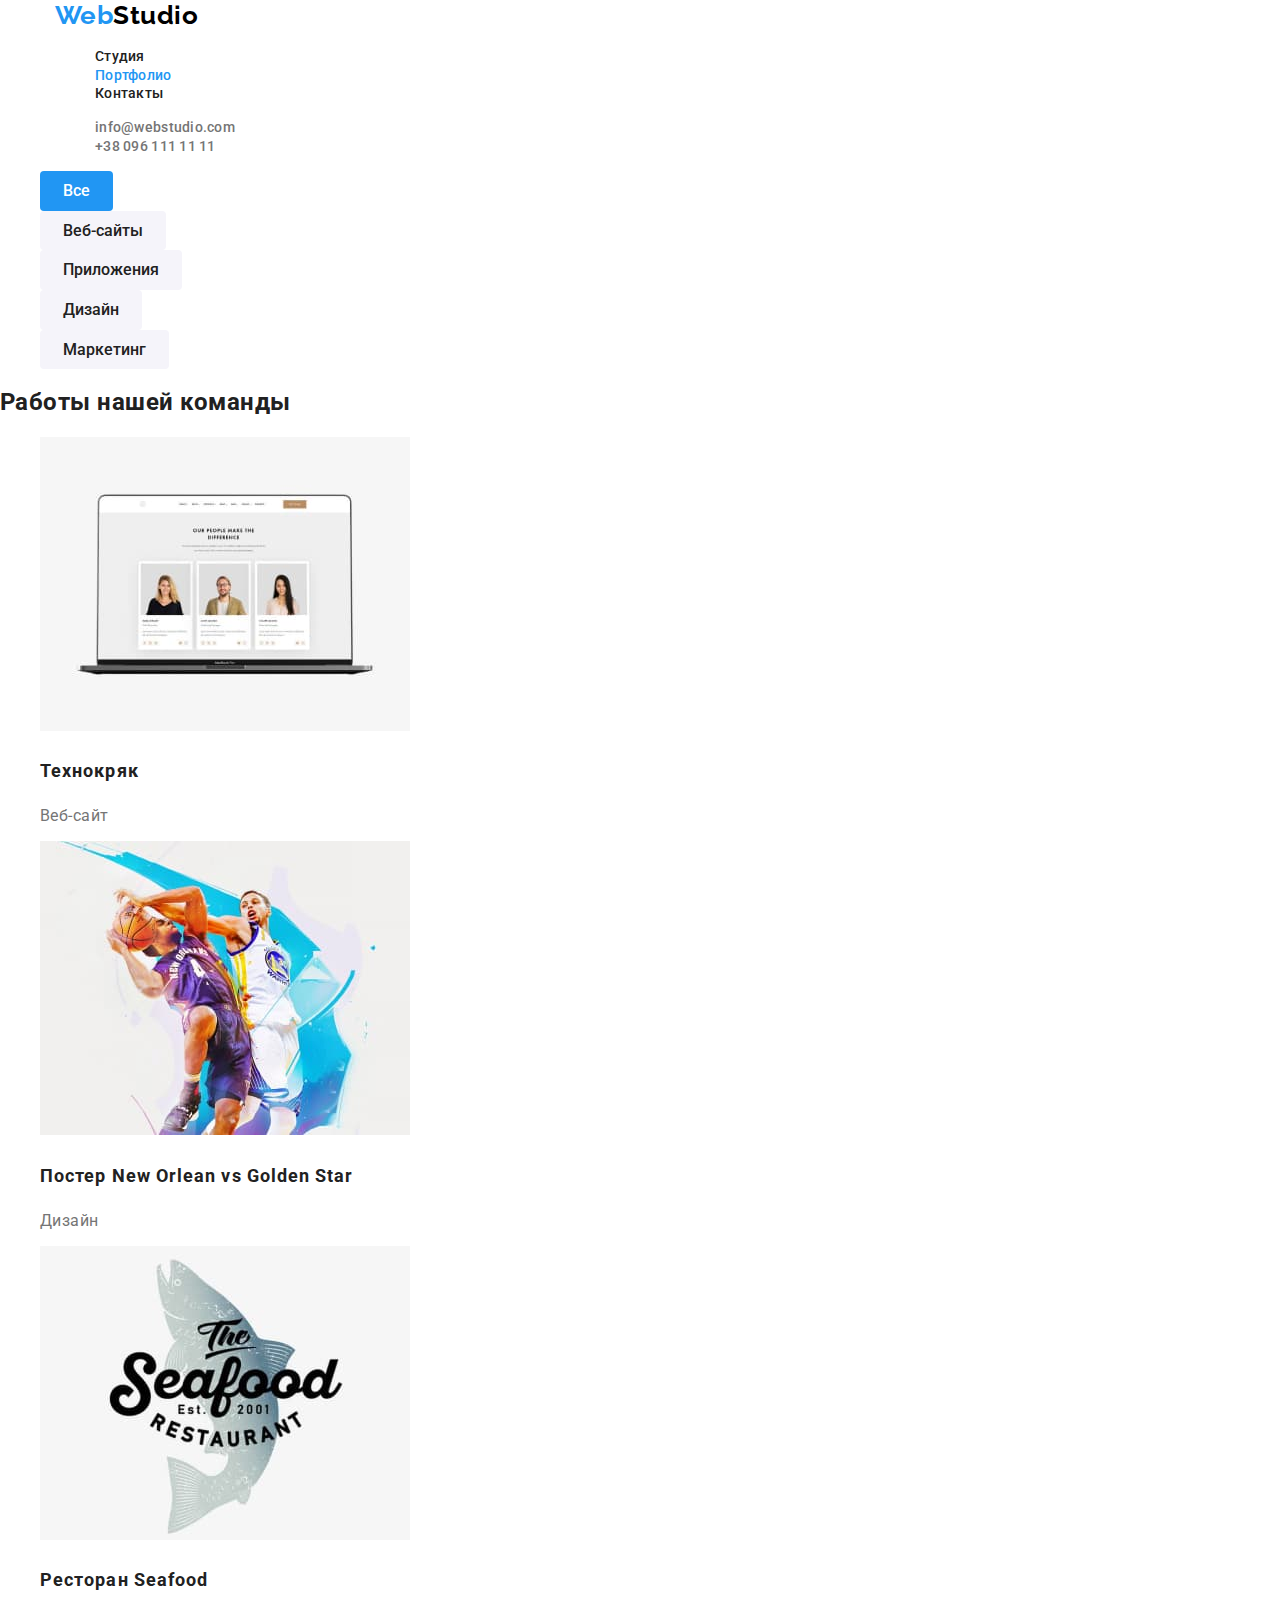
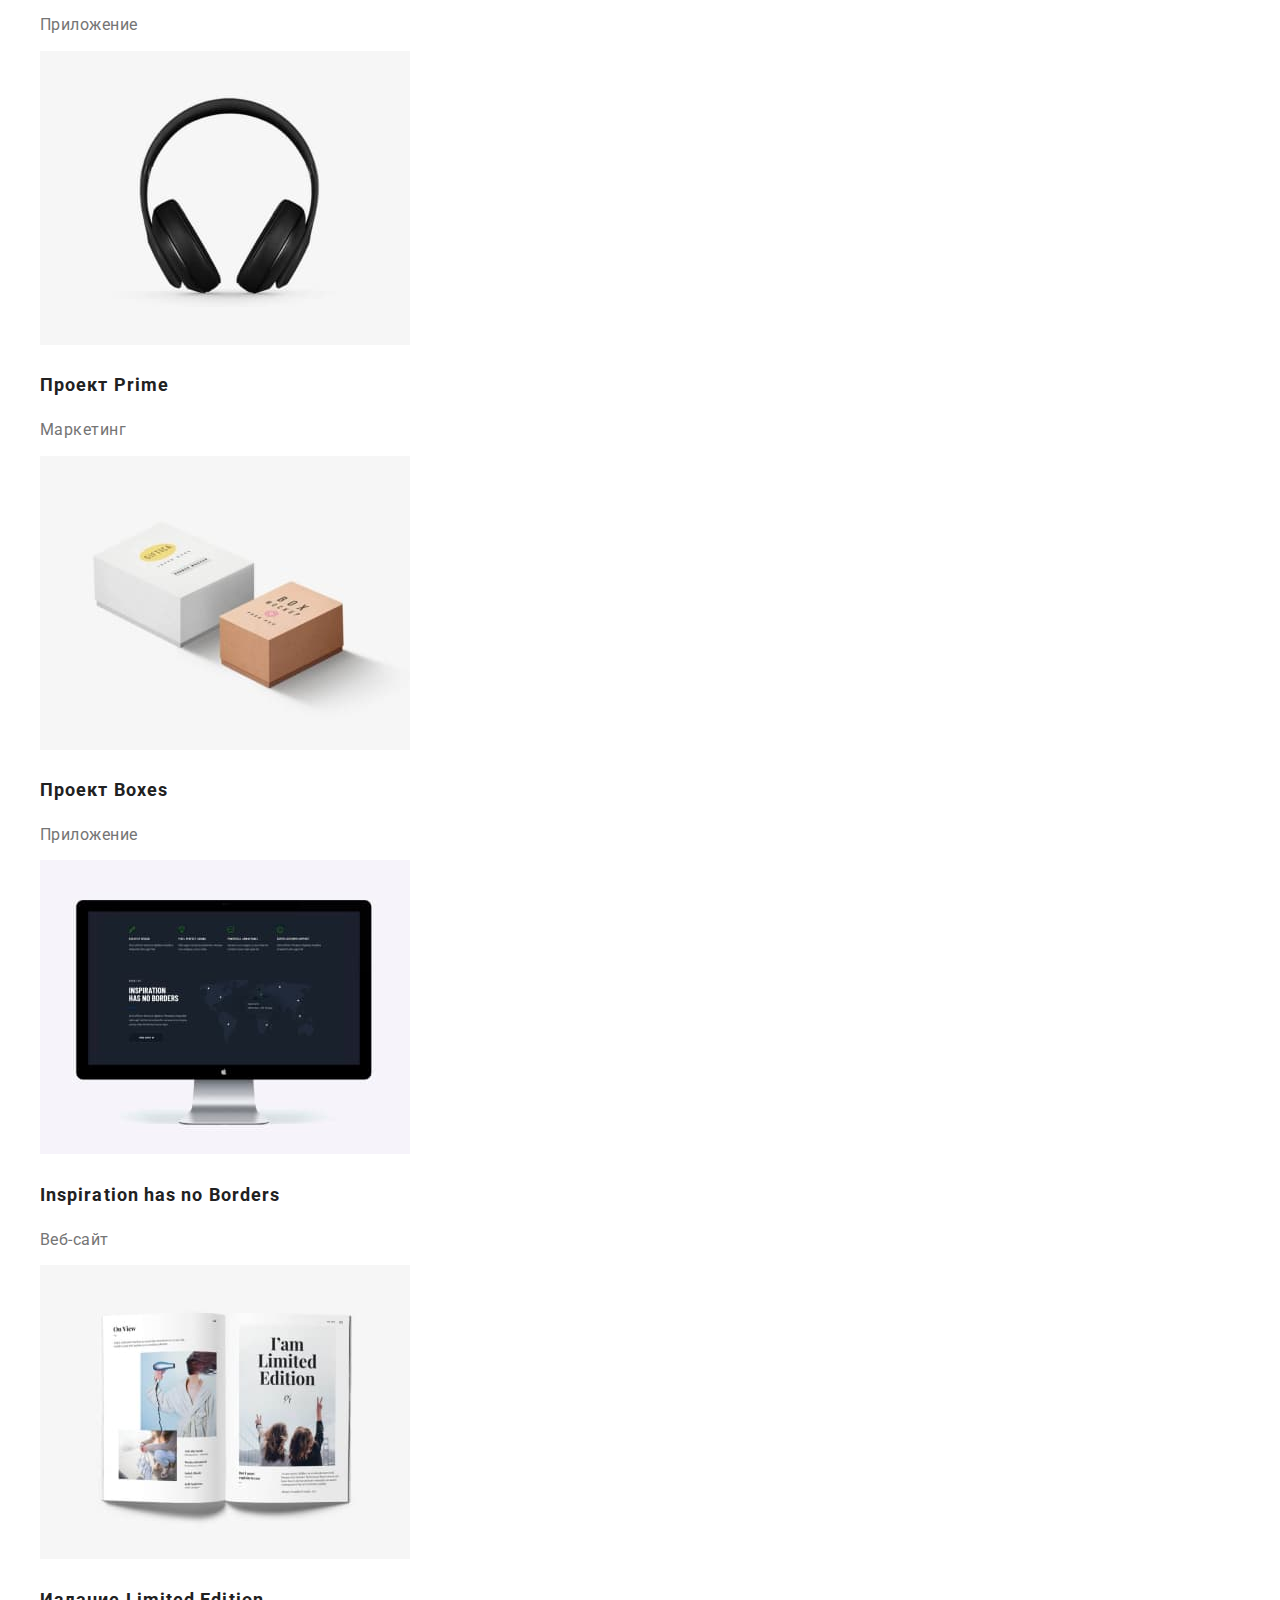
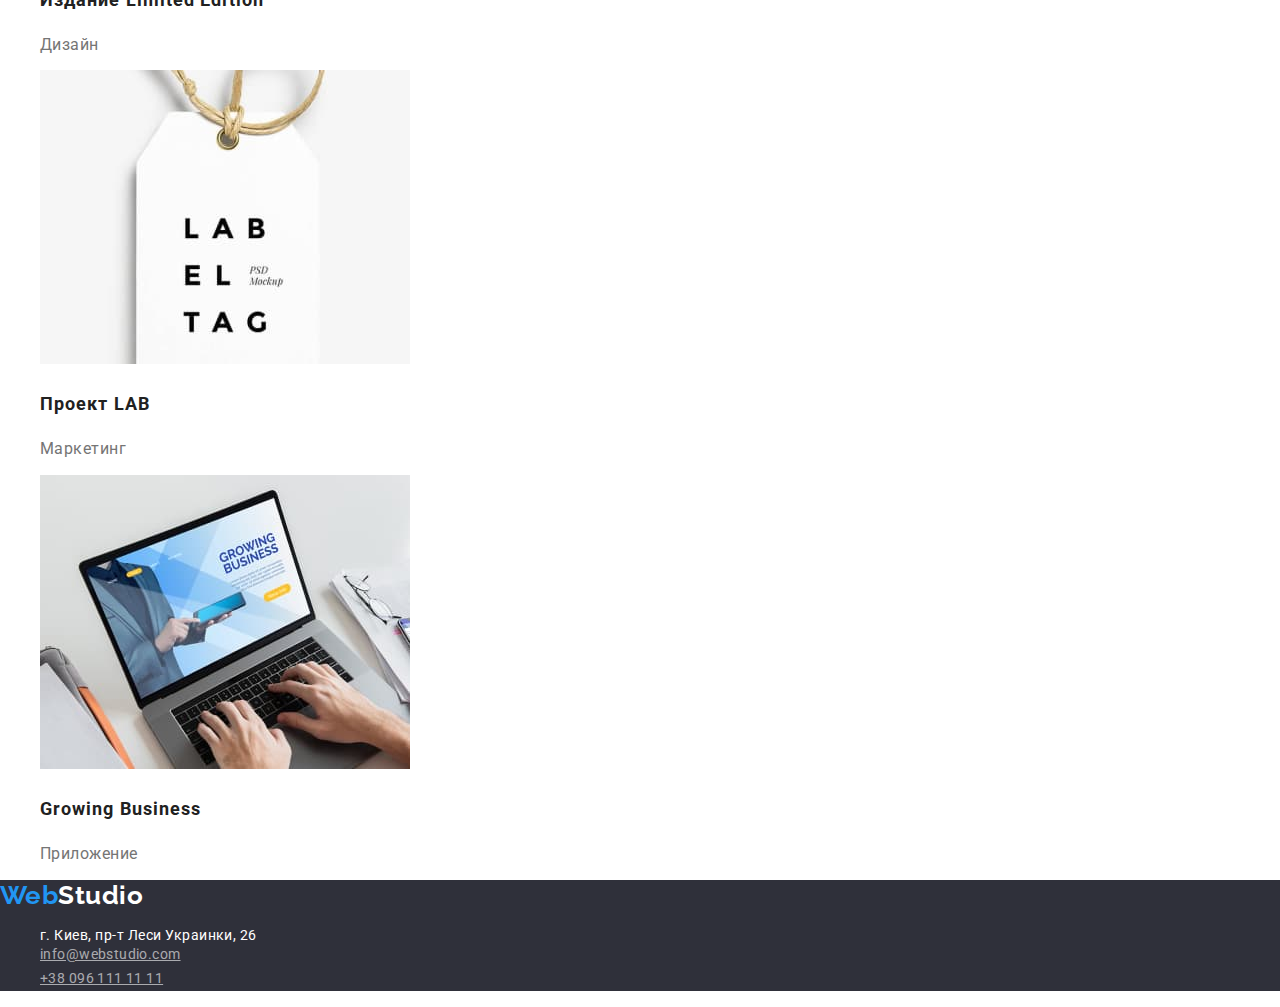
==== portfolio.html @ 2bcdeb4b "Добавляет файлы" ====
<!DOCTYPE html>
<html lang="en">
<head>
    <meta charset="UTF-8">
    <meta http-equiv="X-UA-Compatible" content="IE=edge">
    <meta name="viewport" content="width=device-width, initial-scale=1.0">
    <title>Портфолио</title>
    <link rel="preconnect" href="https://fonts.gstatic.com">
    <link rel="stylesheet" href="https://cdnjs.cloudflare.com/ajax/libs/modern-normalize/0.2.0/modern-normalize.min.css">
    <link
      href="https://fonts.googleapis.com/css2?family=Raleway:wght@700&family=Roboto:ital,wght@0,400;0,500;0,700;1,900&display=swap"
      rel="stylesheet">
    <link rel="stylesheet" href="./css/styles.css">
</head>
<body>
    <!-- Шапка страницы -->
    <header>
        <!-- Секция навагиции -->
        <div class="container">
          <nav>
            <a href="./index.html" class="weblogo-link">
              <span class="web-logo">Web</span>Studio
            </a>
            <ul class="site-nav list">
              <li><a href="./index.html" class="link">Студия</a></li>
              <li><a href="" class="link active">Портфолио</a></li>
              <li><a href="" class="link">Контакты</a></li>
            </ul>
          </nav>
          <!-- Секция контакной информации-->
          <ul class="contact-information list">
            <li>
              <a href="mailto:info@webstudio.com" class="link">info@webstudio.com </a>
            </li>
            <li>
              <a href="tel:+380961111111" class="link">+38 096 111 11 11</a>
            </li>
          </ul>
        </div>
    </header>

                        <!-- Главная секция -->
        
    <main>
      <h1 class="visually-hidden">Наше портфолио</h1>
        <section>
          <!-- меню выбор элементов -->
          <h2 class="visually-hidden">Меню выбора </h2>
          <ul class="menu-portfolio list">
            <li><button type="button" value="Все" class="button active">Все</button></li> 
            <li><button type="button" value="Веб-сайты" class="button" >Веб-сайты</button></li>
            <li><button type="button" value="Приложения" class="button" >Приложения</button></li>
            <li><button type="button" value="Дизайн" class="button" >Дизайн</button></li>
            <li><button type="button" value="Маркетинг" class="button" >Маркетинг</button></li>
          </ul>
          <!-- Работы нашей команды -->
          <h2>Работы нашей команды</h2>
          <ul class="work-examples list">
            <li>
              <a href="">
              <img src="images/Portofolio/img1.jpg" width="370" height="294" alt="">
              <h3 class="title">Технокряк</h3>
              <p class="paragraph">Веб-сайт</p>
            </a>
            </li>
            <li>
              <a href="">
                <img src="images/Portofolio/img2.jpg" width="370" height="294" alt="">
                <h3 class="title">Постер New Orlean vs Golden Star</h3>
                <p class="paragraph">Дизайн</p>
              </a>
            </li>
            <li>
              <a href="">
                <img src="images/Portofolio/img3.jpg" width="370" height="294" alt="">
                <h3 class="title">Ресторан Seafood</h3>
                <p class="paragraph">Приложение</p>
              </a>
            </li>
            <li>
              <a href="">
                <img src="images/Portofolio/img4.jpg" width="370" height="294" alt="">
                <h3 class="title">Проект Prime</h3>
                <p class="paragraph">Маркетинг</p>
              </a>
            </li>
            <li>
              <a href="">
                <img src="images/Portofolio/img5.jpg" width="370" height="294" alt="">
                <h3 class="title">Проект Boxes</h3>
                <p class="paragraph">Приложение</p>
              </a>
            </li>
            <li>
              <a href="">
                <img src="images/Portofolio/img6.jpg" width="370" height="294" alt="">
                <h3 class="title">Inspiration has no Borders</h3>
                <p class="paragraph">Веб-сайт</p>
              </a>
            </li>
            <li>
              <a href="">
                <img src="images/Portofolio/img7.jpg" width="370" height="294" alt="">
                <h3 class="title">Издание Limited Edition</h3>
                <p class="paragraph">Дизайн</p>
              </a>
            </li>
            <li>
              <a href="">
                <img src="images/Portofolio/img8.jpg" width="370" height="294" alt="">
                <h3 class="title">Проект LAB</h3>
                <p class="paragraph">Маркетинг</p>
              </a>
            </li>
            <li>
              <a href="">
                <img src="images/Portofolio/img9.jpg" width="370" height="294" alt="">
                <h3 class="title">Growing Business</h3>
                <p class="paragraph">Приложение</p>
              </a>
            </li>
          </ul>
        </section>
    </main>
    <!-- Футер -->
    <footer class="footer">
      <a href="./index.html" class="weblogo-link white">
        <span class="web-logo">Web</span>Studio
      </a>
      <address>
        <ul class="contact-information list">
          <li class="address">
            г. Киев, пр-т Леси Украинки, 26
          </li>
          <li><a href="mailto:info@webstudio.com" class="footer-link">info@webstudio.com </a>
          </li>
          <li><a href="tel:+380961111111" class="footer-link">+38 096 111 11 11</a>
          </li>
        </ul>
      </address>
    
    </footer>
    
</body>
</html>
---- css/styles.css ----
:root {
  --main-text-color: #212121;
  --secondary-text-color: #757575;
  --acent-color: #2196f3;
  --primary-bg-color: #ffffff;
  --primary-button-color: #f5f4fa;
  --secondary-bg-color: #2f303a;
}

body {
  font-family: 'Roboto', sans-serif;
  letter-spacing: 0.03em;
  background-color: var(--primary-bg-color);
  color: var(--main-text-color);
}
.list {
  list-style: none;
}
/*цвет основного текста #212121; */

/* вторичный цвет теста #757575; */

/* цвет текста футера rgba(255, 255, 255, 0.6); */

/* цвет лого studio #000000; */

/* белый цвет #FFFFFF; */

/* акцент #2196F3; */

/* цвет основного фона #ffffff; */

/* вторичный цвет фона #2F303A; */

/* цвет хедера #FFFFFF; */

/* WebStudio логотип */
/* цвет кнопок #F5F4FA */

.container {
  margin-right: auto;
  margin-left: auto;
  width: 1200px;
  padding: 0 15px;

}

.weblogo-link {
  text-decoration: none;
  font-family: 'Raleway', sans-serif;
  font-weight: 700;
  font-size: 26px;
  line-height: 1.2;
  color: #000000;
}
.weblogo-link.white {
  font-family: 'Raleway', sans-serif;
  font-weight: 700;
  font-size: 26px;
  line-height: 1.2;
  color: var(--primary-bg-color);
}

.web-logo {
  color: var(--acent-color);
}

/* site-nav */
.link {
  text-decoration: none;
  color: var(--main-text-color);
}
.site-nav .link {
  font-weight: 500;
  font-size: 14px;
  line-height: 1.14;
  letter-spacing: 0.02em;
}
/* псевдокласс */
.site-nav .active {
  color: var(--acent-color);
}
.site-nav .link:hover,
.site-nav .link:focus {
  color: var(--acent-color);
}
.contact-information .link {
  text-decoration: none;
  font-weight: 500;
  font-size: 14px;
  line-height: 1.14;
  letter-spacing: 0.02em;
  color: #757575;
}

.contact-information a:hover,
.contact-information a:focus {
  color: var(--acent-color);
}
/* Hero */
.hero {
   background-color: var(--secondary-bg-color);
}
.hero h1 {
  font-weight: 900;
  font-size: 44px;
  line-height: 1.36;
  text-align: center;
  letter-spacing: 0.06em;
  text-transform: uppercase;
  color: #ffffff;
}

/* section */
/* advantages */

.advantages .title {
  font-weight: bold;
  font-size: 14px;
  line-height: 1.14;
  letter-spacing: 0.03em;
  text-transform: uppercase;
}

.advantages .paragraph {
  font-size: 14px;
  line-height: 1,71;
  color: var(--secondary-text-color);
}
/* about-work */
.work .section-title {
  font-weight: 700;
  font-size: 36px;
  line-height: 1,17;
  text-align: center;
}

/* about-team */
.team {
background-color: var(--primary-button-color);
}

.team .section-title {
  font-weight: 700;
  font-size: 36px;
  line-height: 1.17;
  text-align: center;
}
.team .team-name {
  font-weight: 500;
  font-size: 16px;
  line-height: 1.19;
}

.about-team .paragraph {
  font-size: 16px;
  line-height: 1.19;
  color: var(--secondary-text-color);
}
/*Portfolio work-examples */

.work-examples .paragraph {
  font-size: 16px;
  line-height: 1,88;
  color: var(--secondary-text-color);
}
.work-examples a {
  text-decoration: none;
}
.work-examples .title {
  font-weight: 700;
  font-size: 18px;
  line-height: 2;
  letter-spacing: 0.06em;
  color: var(--main-text-color);
}

/* footer  */
.footer {
  background-color: var(--secondary-bg-color);
}
.footer .address {
  font-style: normal;
  font-size: 14px;
  color: var(--primary-bg-color);
}
.contact-information .footer-link {
  font-style: normal;
  font-weight: normal;
  font-size: 14px;
  line-height: 1.71;
  letter-spacing: 0.03em;
  color: rgba(255, 255, 255, 0.6);
}

/* button */
.button {
  font-weight: 500;
  font-size: 16px;
  line-height: 1.6;
  text-align: center;
  cursor: pointer;
  border-radius: 4px;
  padding: 6px 22px;
  min-width: 73px;
  border: 1px solid transparent;
  color: var(--main-text-color);
  background-color: var(--primary-button-color);
}
.button.active {
  color: var(--primary-bg-color);
  background-color: var(--acent-color);
}

.button:hover,
.button:focus {
  font-family: inherit;
  background-color: var(--acent-color);
  color: var(--primary-bg-color);
}

.button-hero {
  font-family: inherit;
  font-weight: 700;
  font-size: 16px;
  line-height: 1.88;
  letter-spacing: 0.06em;
  cursor: pointer;
  border-radius: 4px;
  padding: 10px 32px;
  min-width: 200px;
  height: 50px;
  border: 1px solid transparent;
  box-shadow: 0px 4px 4px rgba(0, 0, 0, 0.15);
  color: var(--primary-bg-color);
  background-color: var(--acent-color);
}
.button-hero:hover {
  color: var(--primary-bg-color);
  background-color: #188ce8;
}

/* visually hidden */

.visually-hidden {
  position: absolute !important;
  clip: rect(1px 1px 1px 1px);
  clip: rect(1px, 1px, 1px,1px);
  padding: 0 !important;
  border: 0 !important;
  height: 1px !important;
  width: 1px !important;
  overflow: hidden;
}
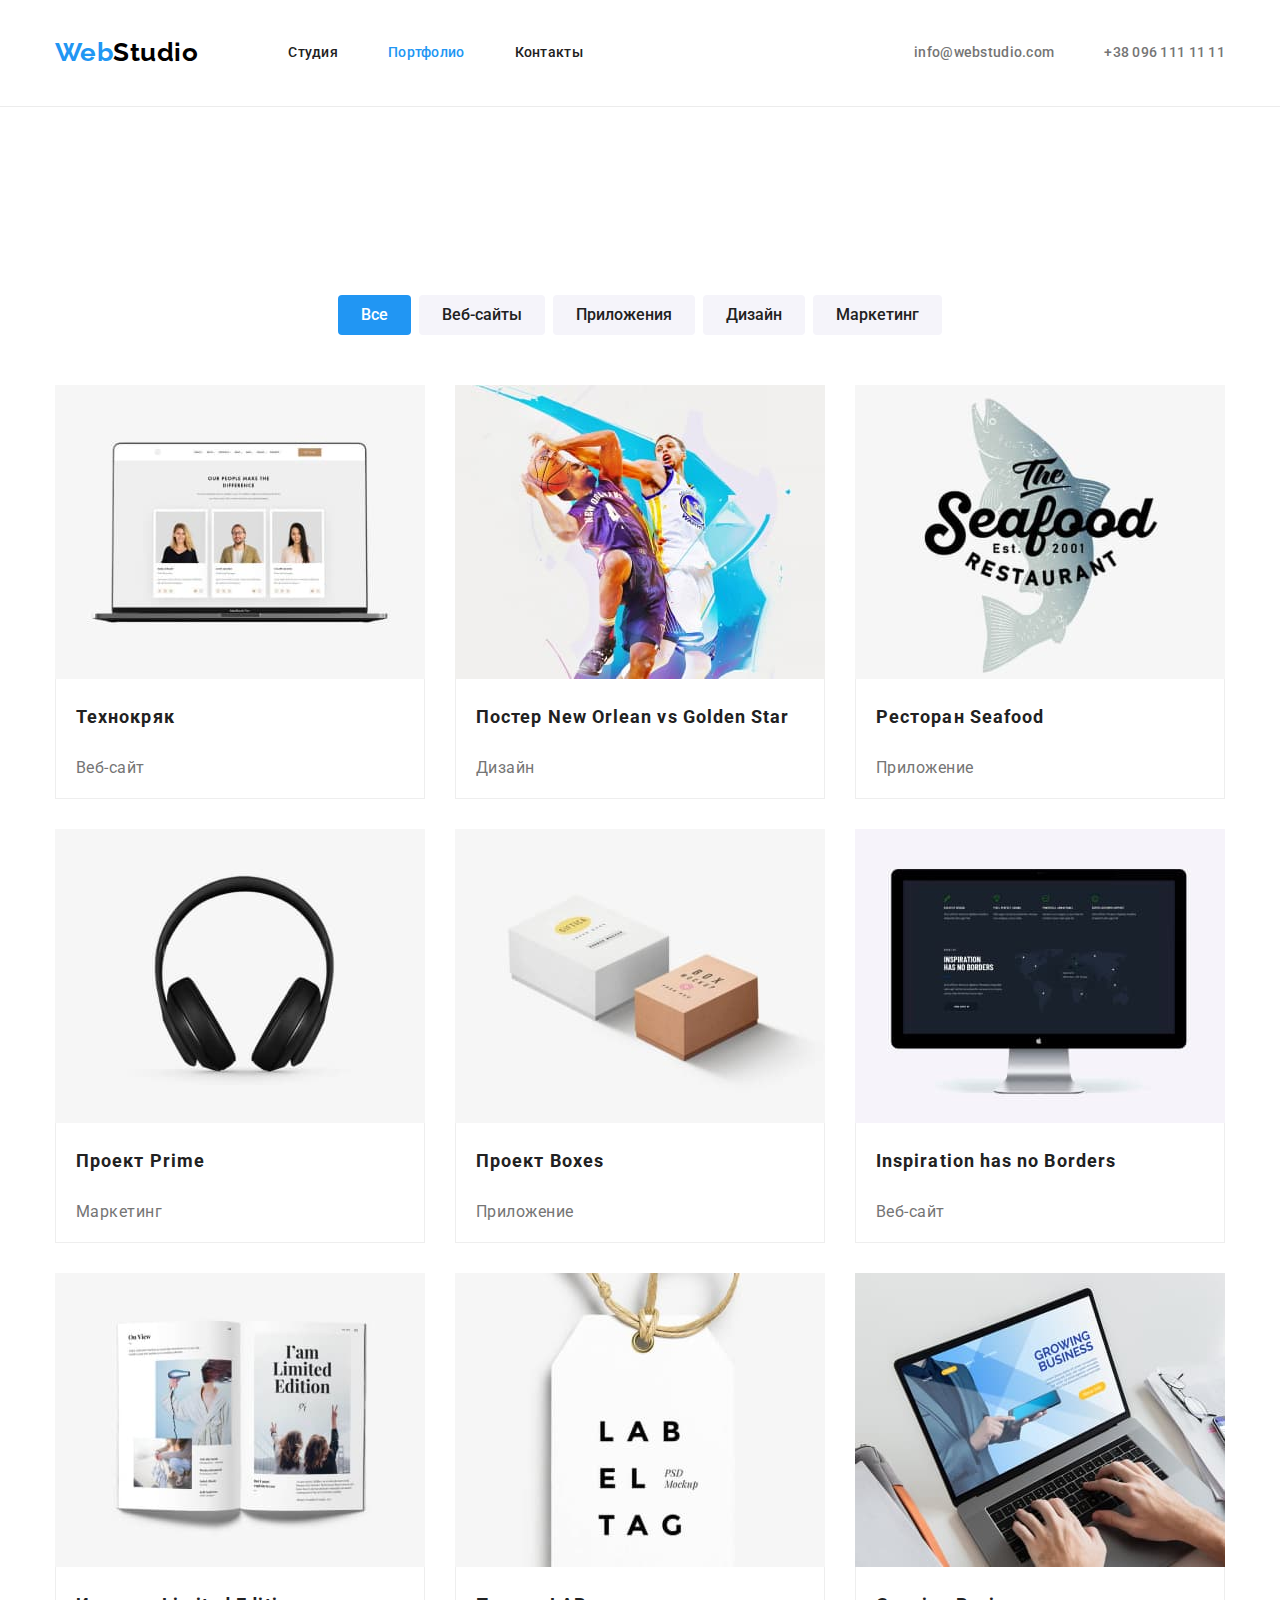
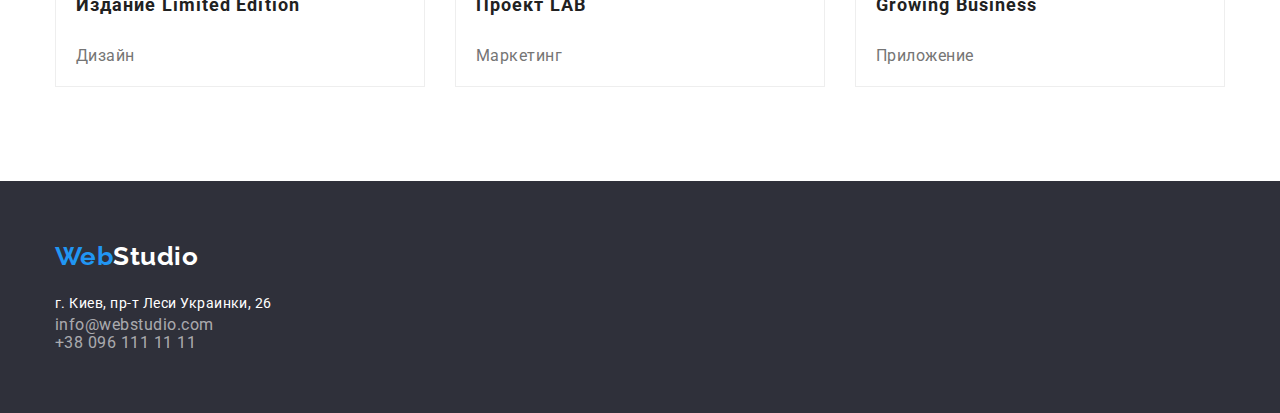
==== commit c125d7f5: "Завершает позиционирование" ====
--- a/portfolio.html
+++ b/portfolio.html
@@ -14,130 +14,151 @@
 </head>
 <body>
     <!-- Шапка страницы -->
-    <header>
-        <!-- Секция навагиции -->
-        <div class="container">
-          <nav>
-            <a href="./index.html" class="weblogo-link">
-              <span class="web-logo">Web</span>Studio
-            </a>
-            <ul class="site-nav list">
-              <li><a href="./index.html" class="link">Студия</a></li>
-              <li><a href="" class="link active">Портфолио</a></li>
-              <li><a href="" class="link">Контакты</a></li>
-            </ul>
-          </nav>
-          <!-- Секция контакной информации-->
-          <ul class="contact-information list">
-            <li>
-              <a href="mailto:info@webstudio.com" class="link">info@webstudio.com </a>
-            </li>
-            <li>
-              <a href="tel:+380961111111" class="link">+38 096 111 11 11</a>
-            </li>
+    <header class="header">
+      <!-- Секция навагиции -->
+      <div class="container main-nav">
+        <nav class="site-nav-all">
+          <a href="./index.html" class="weblogo-link">
+            <span class="web-logo">Web</span>Studio
+          </a>
+          <ul class="site-nav list">
+            <li class="item"><a href="./index.html" class="link">Студия</a></li>
+            <li class="item"><a href="./portfolio.html" class="link active">Портфолио</a></li>
+            <li class="item"><a href="" class="link">Контакты</a></li>
           </ul>
-        </div>
+        </nav>
+        <!-- Секция контакной информации-->
+        <ul class="contact-information list">
+          <li class="item">
+            <a href="mailto:info@webstudio.com" class="link">info@webstudio.com </a>
+          </li>
+          <li class="item">
+            <a href="tel:+380961111111" class="link">+38 096 111 11 11</a>
+          </li>
+        </ul>
+      </div>
     </header>
 
                         <!-- Главная секция -->
         
     <main>
       <h1 class="visually-hidden">Наше портфолио</h1>
-        <section>
-          <!-- меню выбор элементов -->
-          <h2 class="visually-hidden">Меню выбора </h2>
-          <ul class="menu-portfolio list">
-            <li><button type="button" value="Все" class="button active">Все</button></li> 
-            <li><button type="button" value="Веб-сайты" class="button" >Веб-сайты</button></li>
-            <li><button type="button" value="Приложения" class="button" >Приложения</button></li>
-            <li><button type="button" value="Дизайн" class="button" >Дизайн</button></li>
-            <li><button type="button" value="Маркетинг" class="button" >Маркетинг</button></li>
-          </ul>
-          <!-- Работы нашей команды -->
-          <h2>Работы нашей команды</h2>
-          <ul class="work-examples list">
-            <li>
-              <a href="">
-              <img src="images/Portofolio/img1.jpg" width="370" height="294" alt="">
-              <h3 class="title">Технокряк</h3>
-              <p class="paragraph">Веб-сайт</p>
-            </a>
-            </li>
-            <li>
-              <a href="">
-                <img src="images/Portofolio/img2.jpg" width="370" height="294" alt="">
-                <h3 class="title">Постер New Orlean vs Golden Star</h3>
-                <p class="paragraph">Дизайн</p>
-              </a>
-            </li>
-            <li>
-              <a href="">
-                <img src="images/Portofolio/img3.jpg" width="370" height="294" alt="">
-                <h3 class="title">Ресторан Seafood</h3>
-                <p class="paragraph">Приложение</p>
-              </a>
-            </li>
-            <li>
-              <a href="">
-                <img src="images/Portofolio/img4.jpg" width="370" height="294" alt="">
-                <h3 class="title">Проект Prime</h3>
-                <p class="paragraph">Маркетинг</p>
-              </a>
-            </li>
-            <li>
-              <a href="">
-                <img src="images/Portofolio/img5.jpg" width="370" height="294" alt="">
-                <h3 class="title">Проект Boxes</h3>
-                <p class="paragraph">Приложение</p>
-              </a>
-            </li>
-            <li>
-              <a href="">
-                <img src="images/Portofolio/img6.jpg" width="370" height="294" alt="">
-                <h3 class="title">Inspiration has no Borders</h3>
-                <p class="paragraph">Веб-сайт</p>
-              </a>
-            </li>
-            <li>
-              <a href="">
-                <img src="images/Portofolio/img7.jpg" width="370" height="294" alt="">
-                <h3 class="title">Издание Limited Edition</h3>
-                <p class="paragraph">Дизайн</p>
-              </a>
-            </li>
-            <li>
-              <a href="">
-                <img src="images/Portofolio/img8.jpg" width="370" height="294" alt="">
-                <h3 class="title">Проект LAB</h3>
-                <p class="paragraph">Маркетинг</p>
-              </a>
-            </li>
-            <li>
-              <a href="">
-                <img src="images/Portofolio/img9.jpg" width="370" height="294" alt="">
-                <h3 class="title">Growing Business</h3>
-                <p class="paragraph">Приложение</p>
-              </a>
-            </li>
-          </ul>
+        <section class="section">
+          <div class="container">
+            <!-- меню выбор элементов -->
+            <h2 class="visually-hidden">Меню выбора </h2>
+            <ul class="menu-portfolio list">
+              <li class="menu-portfolio-item"><button type="button" value="Все" class="button active">Все</button></li>
+              <li class="menu-portfolio-item"><button type="button" value="Веб-сайты" class="button">Веб-сайты</button></li>
+              <li class="menu-portfolio-item"><button type="button" value="Приложения" class="button">Приложения</button></li>
+              <li class="menu-portfolio-item"><button type="button" value="Дизайн" class="button">Дизайн</button></li>
+              <li class="menu-portfolio-item"><button type="button" value="Маркетинг" class="button">Маркетинг</button></li>
+            </ul>
+            <!-- Работы нашей команды -->
+            <h2 class="visually-hidden">Работы нашей команды</h2>
+            <ul class="grid work-examples list">
+              <li class="grid-item work-examples-item">
+                <a href="">
+                  <img src="images/Portofolio/img1.jpg" width="370" height="294" alt="">
+                  <div class="item-description">
+                  <h3 class="title">Технокряк</h3>
+                  <p class="paragraph">Веб-сайт</p>
+                  </div>
+                </a>
+              </li>
+              <li class="grid-item work-examples-item">
+                <a href="">
+                  <img src="images/Portofolio/img2.jpg" width="370" height="294" alt="">
+                  <div class="item-description">
+                  <h3 class="title">Постер New Orlean vs Golden Star</h3>
+                  <p class="paragraph">Дизайн</p>
+                  </div>
+                </a>
+              </li>
+              <li class="grid-item work-examples-item">
+                <a href="">
+                  <img src="images/Portofolio/img3.jpg" width="370" height="294" alt="">
+                  <div class="item-description">
+                  <h3 class="title">Ресторан Seafood</h3>
+                  <p class="paragraph">Приложение</p>
+                </a>
+              </li>
+              <li class="grid-item work-examples-item">
+                <a href="">
+                  <img src="images/Portofolio/img4.jpg" width="370" height="294" alt="">
+                  <div class="item-description">
+                  <h3 class="title">Проект Prime</h3>
+                  <p class="paragraph">Маркетинг</p>
+                  </div>
+                </a>
+              </li>
+              <li class="grid-item work-examples-item">
+                <a href="">
+                  <img src="images/Portofolio/img5.jpg" width="370" height="294" alt="">
+                  <div class="item-description">
+                  <h3 class="title">Проект Boxes</h3>
+                  <p class="paragraph">Приложение</p>
+                  </div>
+                </a>
+              </li>
+              <li class="grid-item work-examples-item">
+                <a href="">
+                  <img src="images/Portofolio/img6.jpg" width="370" height="294" alt="">
+                  <div class="item-description">
+                  <h3 class="title">Inspiration has no Borders</h3>
+                  <p class="paragraph">Веб-сайт</p>
+                  </div>
+                </a>
+              </li>
+              <li class="grid-item work-examples-item">
+                <a href="">
+                  <img src="images/Portofolio/img7.jpg" width="370" height="294" alt="">
+                  <div class="item-description">
+                  <h3 class="title">Издание Limited Edition</h3>
+                  <p class="paragraph">Дизайн</p>
+                  </div>
+                </a>
+              </li>
+              <li class="grid-item work-examples-item">
+                <a href="">
+                  <img src="images/Portofolio/img8.jpg" width="370" height="294" alt="">
+                  <div class="item-description">
+                  <h3 class="title">Проект LAB</h3>
+                  <p class="paragraph">Маркетинг</p>
+                  </div>
+                </a>
+              </li>
+              <li class="grid-item work-examples-item">
+                <a href="">
+                  <img src="images/Portofolio/img9.jpg" width="370" height="294" alt="">
+                  <div class="item-description">
+                  <h3 class="title">Growing Business</h3>
+                  <p class="paragraph">Приложение</p>
+                  </div>
+                </a>
+              </li>
+            </ul>
+          </div>
         </section>
     </main>
     <!-- Футер -->
     <footer class="footer">
-      <a href="./index.html" class="weblogo-link white">
-        <span class="web-logo">Web</span>Studio
-      </a>
-      <address>
-        <ul class="contact-information list">
-          <li class="address">
-            г. Киев, пр-т Леси Украинки, 26
-          </li>
-          <li><a href="mailto:info@webstudio.com" class="footer-link">info@webstudio.com </a>
-          </li>
-          <li><a href="tel:+380961111111" class="footer-link">+38 096 111 11 11</a>
-          </li>
-        </ul>
-      </address>
+      <div class="container footer-container">
+        <a href="./index.html" class="weblogo-link white">
+          <span class="web-logo">Web</span>Studio
+        </a>
+        <address>
+          <ul class="footer-contact-information list">
+            <li class="address">
+              г. Киев, пр-т Леси Украинки, 26
+            </li>
+            <li><a href="mailto:info@webstudio.com" class="link">info@webstudio.com </a>
+            </li>
+            <li><a href="tel:+380961111111" class="link">+38 096 111 11 11</a>
+            </li>
+          </ul>
+        </address>
+      </div>
     
     </footer>
     
--- a/css/styles.css
+++ b/css/styles.css
@@ -5,6 +5,7 @@
   --primary-bg-color: #ffffff;
   --primary-button-color: #f5f4fa;
   --secondary-bg-color: #2f303a;
+  --grid-item: 1;
 }
 
 body {
@@ -15,7 +16,14 @@
 }
 .list {
   list-style: none;
-}
+  margin: 0;
+  padding-left: 0;
+}
+.link {
+  text-decoration: none;
+  color: var(--main-text-color);
+}
+
 /*цвет основного текста #212121; */
 
 /* вторичный цвет теста #757575; */
@@ -36,16 +44,58 @@
 
 /* WebStudio логотип */
 /* цвет кнопок #F5F4FA */
+h1,
+h2,
+h3,
+h4,
+h5,
+h6,
+p {
+  margin-top: 0;
+}
 
 .container {
   margin-right: auto;
   margin-left: auto;
   width: 1200px;
   padding: 0 15px;
-
+  /* background-color: rgb(250, 249, 173); */
+}
+
+img {
+  display: block;
+  max-width: 100%;
+  height: auto;
+}
+
+/* ===GRID=== */
+.grid {
+  display: flex;
+  flex-wrap: wrap;
+  margin-right: -30px;
+  margin-top: -30px;
+}
+.grid-item {
+  flex-basis: calc((100% - 30px * var(--grid-item)) / var(--grid-item));
+  margin-right: 30px;
+  margin-top: 30px;
+}
+.section {
+  padding-top: 94px;
+  padding-bottom: 94px;
+}
+
+/* Header */
+.header {
+  padding-top: 25px;
+  padding-bottom: 25px;
+  border-bottom: 1px solid #ececec;
 }
 
 .weblogo-link {
+  display: block;
+  margin-right: 90px;
+
   text-decoration: none;
   font-family: 'Raleway', sans-serif;
   font-weight: 700;
@@ -54,6 +104,7 @@
   color: #000000;
 }
 .weblogo-link.white {
+  padding-bottom: 20px;
   font-family: 'Raleway', sans-serif;
   font-weight: 700;
   font-size: 26px;
@@ -66,11 +117,22 @@
 }
 
 /* site-nav */
-.link {
-  text-decoration: none;
-  color: var(--main-text-color);
+
+/* .site-nav .item + .item {
+  margin-left: 50px;
+} */
+.site-nav .item:not(:last-child) {
+  margin-right: 50px;
+}
+
+.site-nav {
+  display: inline-flex;
 }
 .site-nav .link {
+  display: block;
+  padding-top: 20px;
+  padding-bottom: 20px;
+
   font-weight: 500;
   font-size: 14px;
   line-height: 1.14;
@@ -84,8 +146,18 @@
 .site-nav .link:focus {
   color: var(--acent-color);
 }
+.contact-information {
+  display: inline-flex;
+  margin-left: auto;
+}
+.contact-information .item + .item {
+  margin-left: 50px;
+}
 .contact-information .link {
-  text-decoration: none;
+  display: block;
+  padding-top: 20px;
+  padding-bottom: 20px;
+
   font-weight: 500;
   font-size: 14px;
   line-height: 1.14;
@@ -97,15 +169,28 @@
 .contact-information a:focus {
   color: var(--acent-color);
 }
+.site-nav-all {
+  display: flex;
+  align-items: center;
+}
+
+.main-nav {
+  display: flex;
+  align-items: center;
+}
 /* Hero */
 .hero {
-   background-color: var(--secondary-bg-color);
-}
-.hero h1 {
+  background-color: var(--secondary-bg-color);
+  text-align: center;
+}
+.hero-title {
+  margin-top: 0;
+  max-width: 700px;
+  margin-right: auto;
+  margin-left: auto;
   font-weight: 900;
   font-size: 44px;
   line-height: 1.36;
-  text-align: center;
   letter-spacing: 0.06em;
   text-transform: uppercase;
   color: #ffffff;
@@ -113,8 +198,37 @@
 
 /* section */
 /* advantages */
-
+.advantages-container {
+  padding-top: 94px;
+}
+
+.advantages {
+  display: flex;
+  flex-wrap: wrap;
+}
+.advantages .item {
+  width: calc((100% - 90px) / 4);
+  margin-right: 30px;
+  margin-bottom: 30px;
+}
+.advantages .item:nth-child(4n) {
+  margin-right: 0;
+}
+/* Альтернативные решения */
+
+/* .advantages .item:not(:nth-child(4n)) {
+  margin-right: 30px;
+} */
+/* .advantages .item:not(:nth-last-child(-n + 4)) {
+  margin-bottom: 30px;
+} */
+
+.advantages .item:nth-last-child(-n + 4) {
+  margin-bottom: 0px;
+}
 .advantages .title {
+  margin-top: 0;
+  margin-bottom: 10px;
   font-weight: bold;
   font-size: 14px;
   line-height: 1.14;
@@ -122,52 +236,116 @@
   text-transform: uppercase;
 }
 
-.advantages .paragraph {
+.advantages p {
+  margin-top: 0;
+  margin-bottom: 0;
   font-size: 14px;
-  line-height: 1,71;
+  line-height: 1.71;
   color: var(--secondary-text-color);
 }
 /* about-work */
-.work .section-title {
-  font-weight: 700;
-  font-size: 36px;
-  line-height: 1,17;
-  text-align: center;
-}
-
-/* about-team */
-.team {
-background-color: var(--primary-button-color);
-}
-
-.team .section-title {
+.section-title {
   font-weight: 700;
   font-size: 36px;
   line-height: 1.17;
   text-align: center;
+
+  margin-top: 0;
+  margin-bottom: 50px;
+}
+.about-work {
+  display: flex;
+  flex-wrap: wrap;
+}
+.work-img {
+  display: block;
+}
+.work-item {
+  margin-right: 30px;
+  margin-bottom: 30px;
+}
+.work-item:nth-child(3n) {
+  margin-right: 0;
+}
+.work-item:nth-last-child(-n + 3) {
+  margin-bottom: 0;
+}
+
+/* about-team */
+
+.about-team .content {
+  padding-top: 30px;
+}
+
+.team {
+  background-color: var(--primary-button-color);
+  text-align: center;
+}
+
+.team .section-title {
+  font-weight: 700;
+  font-size: 36px;
+  line-height: 1.17;
+  /* text-align: center; */
 }
 .team .team-name {
   font-weight: 500;
   font-size: 16px;
   line-height: 1.19;
+  margin: 0;
 }
 
 .about-team .paragraph {
+  margin-top: 10px;
+
+  margin-bottom: 0;
   font-size: 16px;
   line-height: 1.19;
   color: var(--secondary-text-color);
 }
+.about-team .item {
+  --grid-item: 4;
+  widows: 270px;
+}
 /*Portfolio work-examples */
-
+.work-examples .item-description {
+  border-right: 1px solid #eeeeee;
+  border-left: 1px solid #eeeeee;
+  border-bottom: 1px solid #eeeeee;
+}
+.work-examples {
+  margin-top: 34px;
+}
+
+.menu-portfolio {
+  padding-bottom: 16px;
+  display: flex;
+  padding-top: 94px;
+  justify-content: center;
+}
+.menu-portfolio li:not(:last-child) {
+  margin-right: 8px;
+}
+
+.work-examples-item {
+  --grid-item: 3;
+}
+.grid-item:nth-child(-n + 3) {
+  margin-top: 0;
+}
 .work-examples .paragraph {
+  margin-bottom: 15px;
+  margin-left: 20px;
   font-size: 16px;
-  line-height: 1,88;
+  line-height: 1.88;
   color: var(--secondary-text-color);
 }
 .work-examples a {
   text-decoration: none;
 }
 .work-examples .title {
+  margin-left: 20px;
+  padding-top: 20px;
   font-weight: 700;
   font-size: 18px;
   line-height: 2;
@@ -176,21 +354,30 @@
 }
 
 /* footer  */
+address {
+  font-style: inherit;
+}
+.footer-container {
+  display: flex;
+  flex-direction: column;
+  padding-top: 60px;
+  padding-bottom: 60px;
+}
+
 .footer {
   background-color: var(--secondary-bg-color);
 }
 .footer .address {
-  font-style: normal;
-  font-size: 14px;
-  color: var(--primary-bg-color);
-}
-.contact-information .footer-link {
-  font-style: normal;
-  font-weight: normal;
   font-size: 14px;
   line-height: 1.71;
-  letter-spacing: 0.03em;
+  color: var(--primary-bg-color);
+}
+.footer .link {
   color: rgba(255, 255, 255, 0.6);
+}
+.footer .link:hover,
+.footer .link:focus {
+  color: var(--acent-color);
 }
 
 /* button */
@@ -214,7 +401,6 @@
 
 .button:hover,
 .button:focus {
-  font-family: inherit;
   background-color: var(--acent-color);
   color: var(--primary-bg-color);
 }
@@ -245,7 +431,7 @@
 .visually-hidden {
   position: absolute !important;
   clip: rect(1px 1px 1px 1px);
-  clip: rect(1px, 1px, 1px,1px);
+  clip: rect(1px, 1px, 1px, 1px);
   padding: 0 !important;
   border: 0 !important;
   height: 1px !important;
